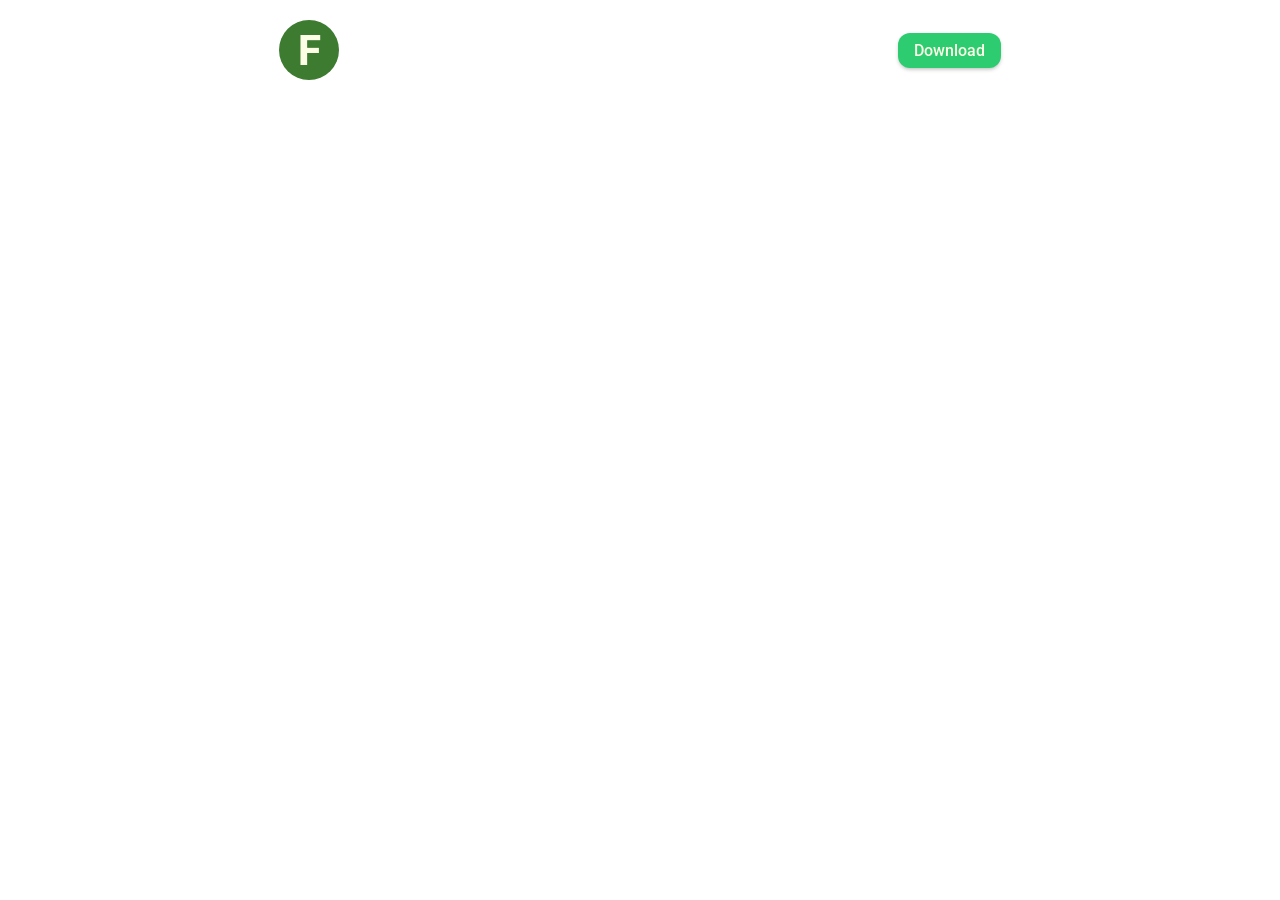
==== assets/index.html @ 06861a17 "início do projeto landing-page, adicionado header, nav, logo e button" ====
<!DOCTYPE html>
<html lang="pt-br">

<head>
  <meta charset="UTF-8">
  <meta name="viewport" content="width=device-width, initial-scale=1.0">
  <title>APP Saúde</title>
  <link rel="stylesheet" href="style.css">
  <link rel="preconnect" href="https://fonts.googleapis.com">
  <link rel="preconnect" href="https://fonts.gstatic.com" crossorigin>
  <link href="https://fonts.googleapis.com/css2?family=Roboto:ital,wght@0,100..900;1,100..900&display=swap" rel="stylesheet">
</head>

<body>
  <header>
    <nav>
      <div class="logo">
        <span>F</span>
      </div>

      <div class="btn-download">
        <a href="">Download</a>
      </div>
    </nav>
  </header>
</body>

</html>
---- assets/style.css ----
* {
  margin: 0;
  padding: 0;
  box-sizing: border-box;
}

:root {
  --background-color: #fcffe6;
  --color-button: #2ecc71;
  --color-logo: #3d7b30;

  --font-family: 'Roboto', Arial, sans-serif;
  --font-color: #fcffe6;
  --font-size-logo: 2.625rem;
  --font-weight-logo: 800;

  --font-size-btn: 1rem;
  --font-weight-btn: 500;
  --outline-btn: #6d9c5d;


  --border-radius: 12px
}

header nav {
  height: 100px;
  display: flex;
  justify-content: space-around;
  align-items: center;
}

.logo {
  height: 60px;
  width: 60px;
  background: var(--color-logo);
  border-radius: 50%;
  display: flex;
  justify-content: center;
  align-items: center;

  span {
    font-family: var(--font-family);
    font-size: var(--font-size-logo);
    font-weight: var(--font-weight-logo);

    color: var(--font-color);
  }
}

.btn-download a {
  display: block;
  background: var(--color-button);
  padding: .5rem 1rem;
  border: none;
  border-radius: var(--border-radius);
  outline: none;
  box-shadow: 0 2px 4px -1px rgba(0, 0, 0, 0.3);
  filter: brightness(1);
  transition: all 0.3s ease;

  text-decoration: none;
  font-family: var(--font-family);
  font-size: var(--font-size-btn);
  font-weight: 500;
  color: var(--font-color);
  
  &:hover {
    transform: translateY(-2px);
    box-shadow: 0 8px 12px -2px rgba(0, 0, 0, 0.5);
    filter: brightness(1.2);
  }

  &:active {
    transform: translateY(0);
    box-shadow: 0 2px 4px 0px rgba(0, 0, 0, 0.2);
    filter: brightness(1);
  }

  &:focus-visible {
    outline: 3px solid var(--outline-btn);
    outline-offset: 2px;
  }
}
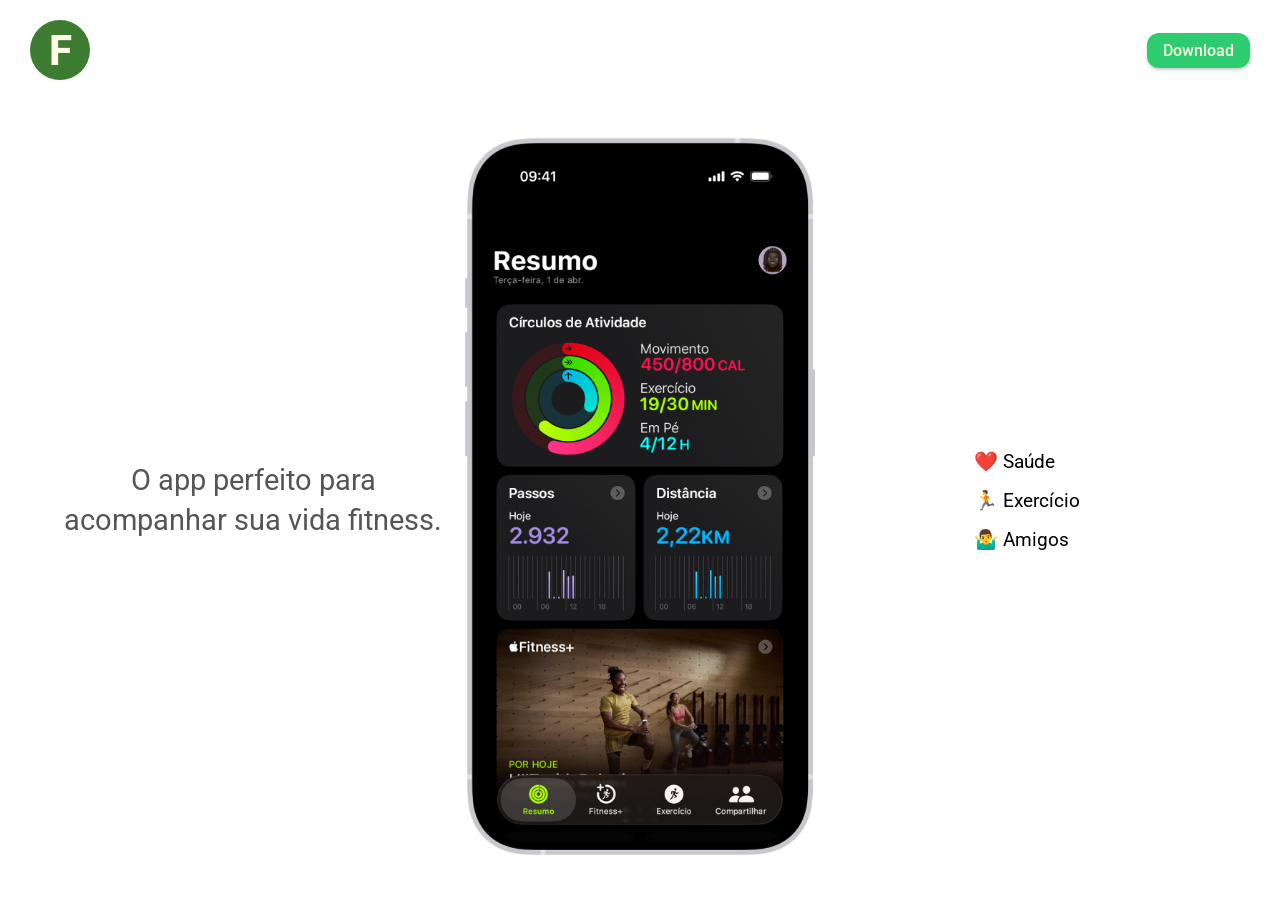
==== commit cefd5c4a: "hero atualizada" ====
--- a/assets/index.html
+++ b/assets/index.html
@@ -23,6 +23,24 @@
       </div>
     </nav>
   </header>
+
+  <main>
+    <section id="hero">
+      <div class="hero-left">
+        <h1>O app perfeito para acompanhar sua vida fitness.</h1>
+      </div>
+      <div class="hero-center">
+        <img src="../images/print_1.png" alt="Print do App">
+      </div>
+      <div class="hero-right">
+        <ul>
+          <li>❤️ Saúde</li>
+          <li>🏃 Exercício</li>
+          <li>🤷‍♂️ Amigos</li>
+        </ul>
+      </div>
+    </section>
+  </main>
 </body>
 
 </html>
--- a/assets/style.css
+++ b/assets/style.css
@@ -1,3 +1,11 @@
+/*
+.color1 { #3d7b30 };
+.color2 { #6d9c5d };
+.color3 { #9cbd8b };
+.color4 { #ccdeb8 };
+.color5 { #fcffe6 };
+*/
+
 * {
   margin: 0;
   padding: 0;
@@ -18,15 +26,25 @@
   --font-weight-btn: 500;
   --outline-btn: #6d9c5d;
 
+  --font-size-h1: 1.8rem;
+  --font-weight-h1: normal;
+  --font-color-h1: #555555;
+  --line-height-h1: 1.4;
+
 
   --border-radius: 12px
+}
+
+body {
+  font-family: var(--font-family);
 }
 
 header nav {
   height: 100px;
   display: flex;
-  justify-content: space-around;
+  justify-content: space-between;
   align-items: center;
+  padding: 0 30px;
 }
 
 .logo {
@@ -56,6 +74,7 @@
   outline: none;
   box-shadow: 0 2px 4px -1px rgba(0, 0, 0, 0.3);
   filter: brightness(1);
+  cursor: pointer;
   transition: all 0.3s ease;
 
   text-decoration: none;
@@ -63,7 +82,7 @@
   font-size: var(--font-size-btn);
   font-weight: 500;
   color: var(--font-color);
-  
+
   &:hover {
     transform: translateY(-2px);
     box-shadow: 0 8px 12px -2px rgba(0, 0, 0, 0.5);
@@ -80,4 +99,50 @@
     outline: 3px solid var(--outline-btn);
     outline-offset: 2px;
   }
-}+}
+
+
+#hero {
+  height: calc(100vh - 100px);
+  padding: 0 60px;
+  display: flex;
+  justify-content: center;
+  align-items: center;
+}
+
+.hero-left,
+.hero-center {
+  text-align: center;
+  flex: 1;
+}
+
+.hero-right {
+  flex: 1;
+
+  display: flex;
+  justify-content: center;
+  align-items: center;
+}
+
+.hero-left h1 {
+  font-size: var(--font-size-h1);
+  font-weight: var(--font-weight-h1);
+  color: var(--font-color-h1);
+  line-height: var(--line-height-h1);
+
+  max-width: 400px;
+}
+
+.hero-center img {
+  max-height: 80vh;
+}
+
+.hero-right ul {
+  list-style: none;
+  font-size: 1.2rem;
+  display: flex;
+  flex-direction: column;
+  gap: 1rem;
+}
+
+
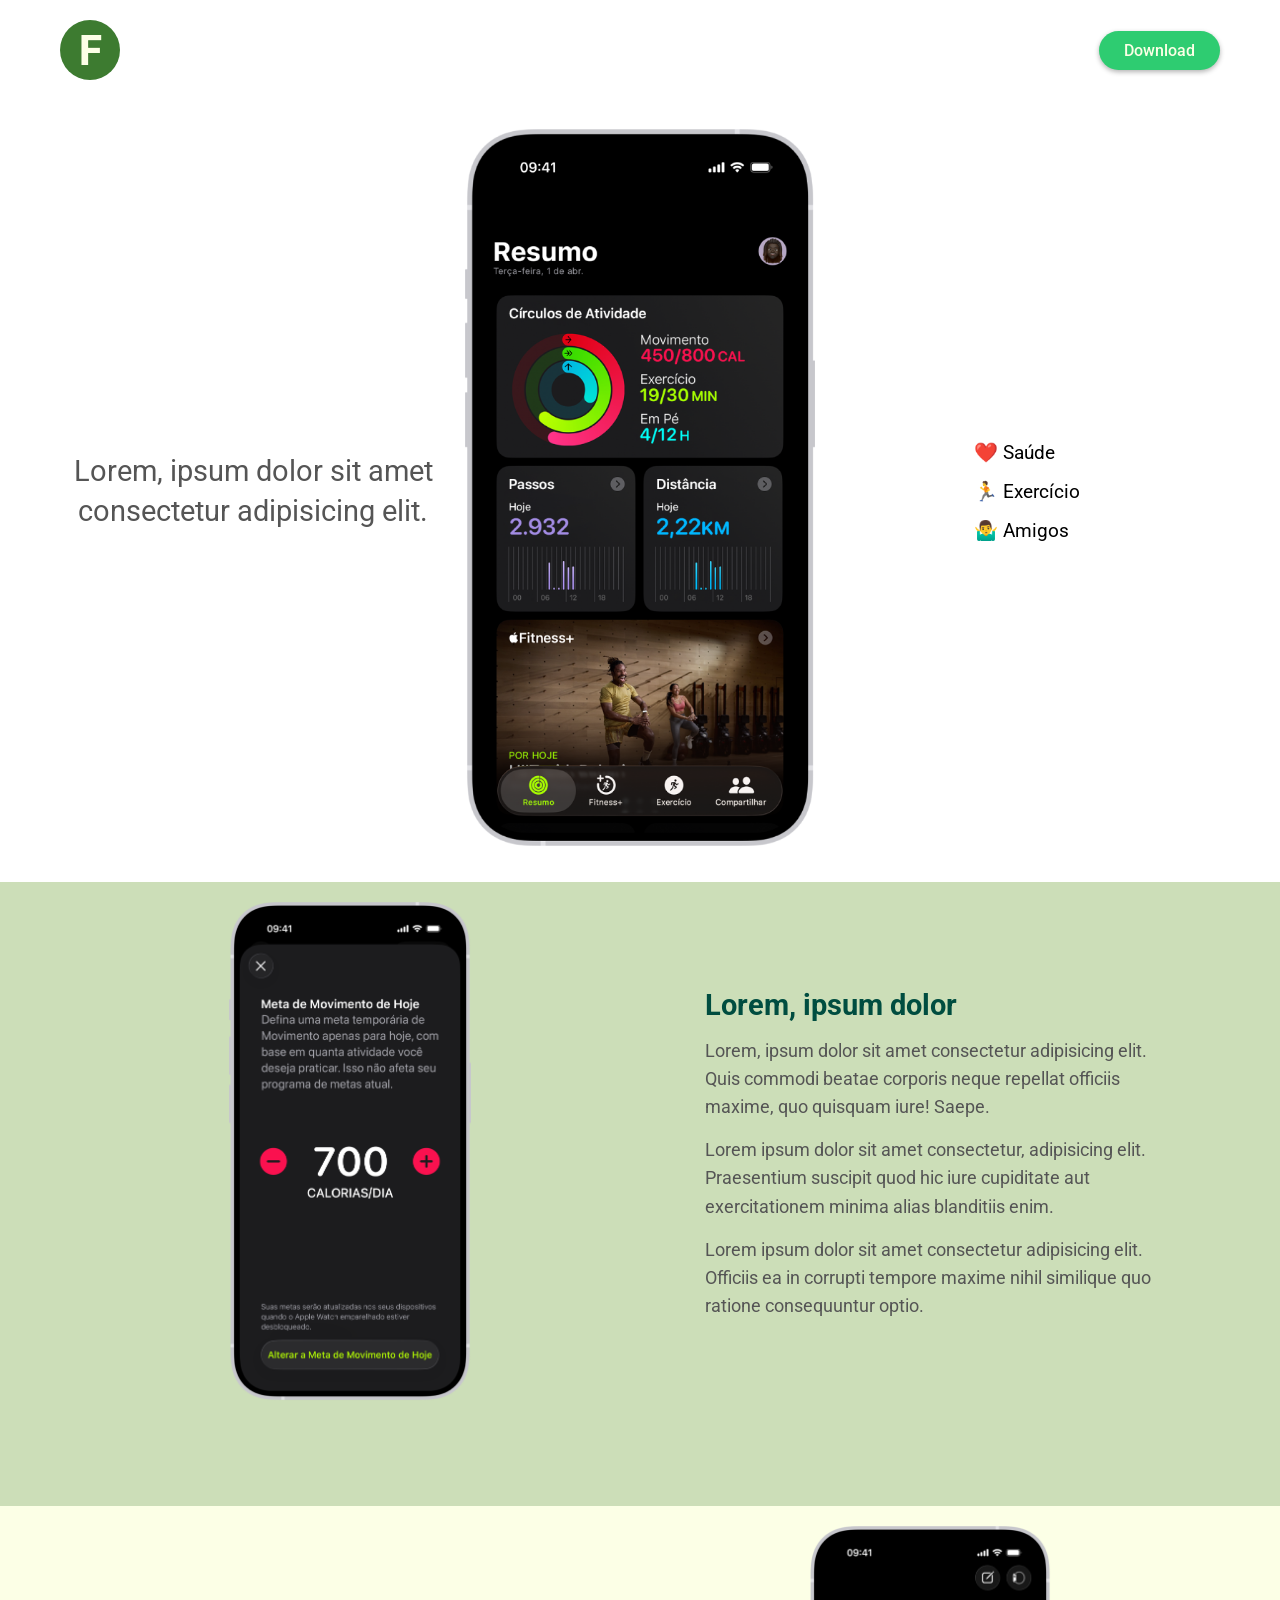
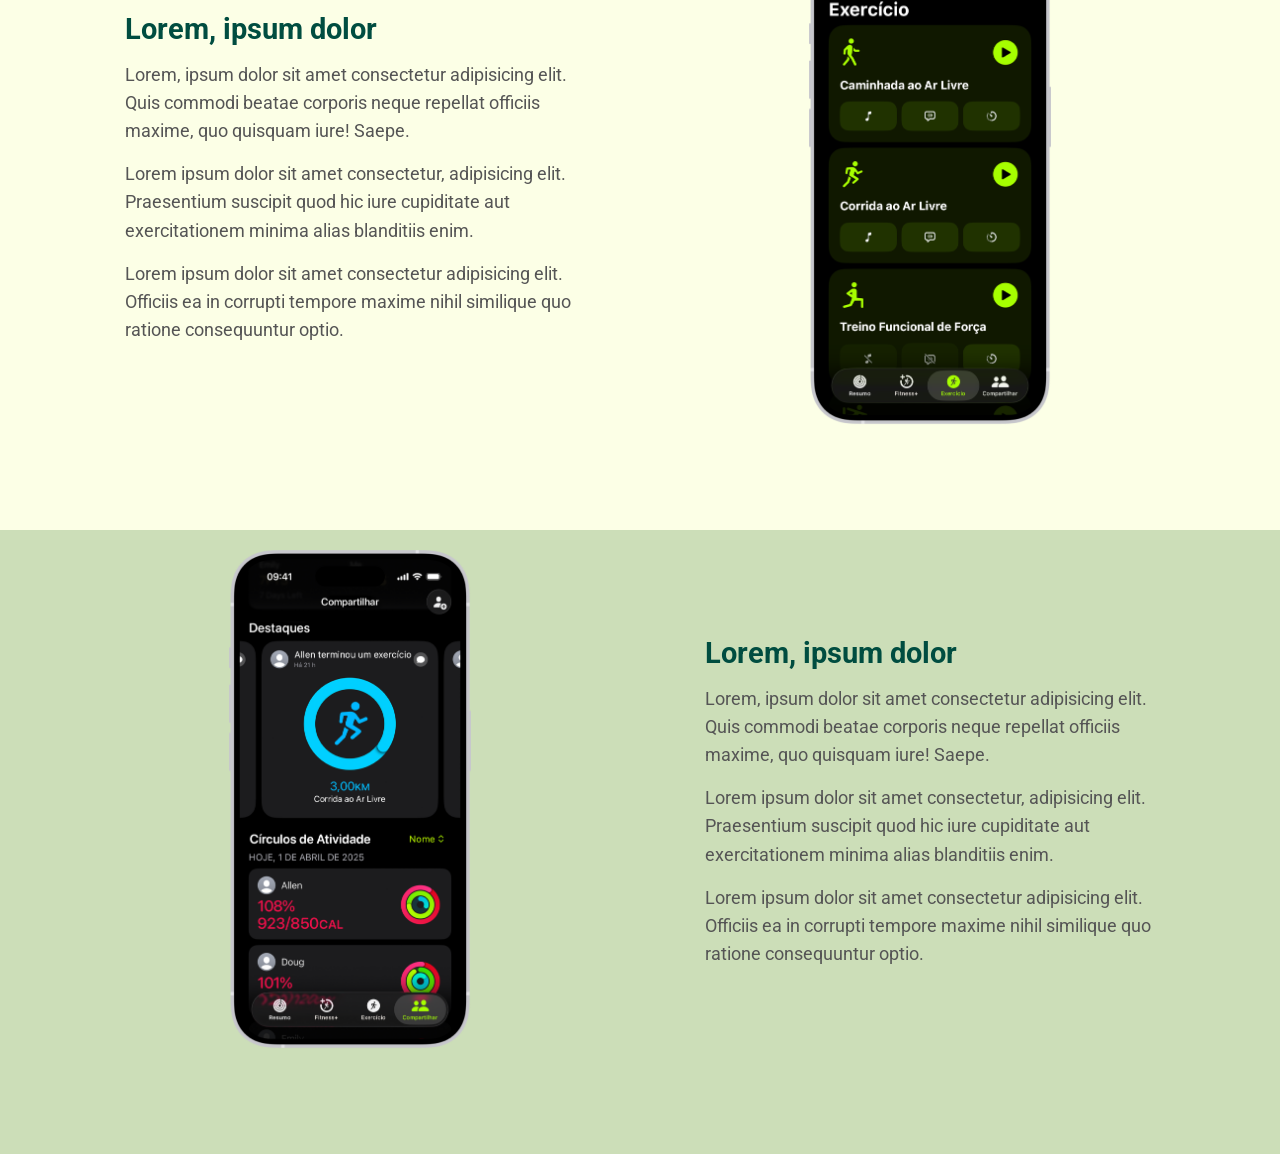
==== commit b4671711: "adicionado melhorias, seções, grid, etc" ====
--- a/assets/index.html
+++ b/assets/index.html
@@ -27,7 +27,7 @@
   <main>
     <section id="hero">
       <div class="hero-left">
-        <h1>O app perfeito para acompanhar sua vida fitness.</h1>
+        <h1>Lorem, ipsum dolor sit amet consectetur adipisicing elit.</h1>
       </div>
       <div class="hero-center">
         <img src="../images/print_1.png" alt="Print do App">
@@ -39,6 +39,49 @@
           <li>🤷‍♂️ Amigos</li>
         </ul>
       </div>
+      <div class="btn-download">
+        <a href="">Download</a>
+      </div>
+    </section>
+
+    <section id="feature">
+
+      <div class="feature-items" id="feature-items">
+        <div class="feature-image">
+          <img src="../images/print_2.png" alt="Contagem de calorias">
+        </div>
+        <div class="feature-text">
+          <h2>Lorem, ipsum dolor</h2>
+          <p>Lorem, ipsum dolor sit amet consectetur adipisicing elit. Quis commodi beatae corporis neque repellat officiis maxime, quo quisquam iure! Saepe.</p>
+          <p>Lorem ipsum dolor sit amet consectetur, adipisicing elit. Praesentium suscipit quod hic iure cupiditate aut exercitationem minima alias blanditiis enim.</p>
+          <p>Lorem ipsum dolor sit amet consectetur adipisicing elit. Officiis ea in corrupti tempore maxime nihil similique quo ratione consequuntur optio.</p>
+        </div>
+      </div>
+
+      <div class="feature-items feature-items-reverse">
+        <div class="feature-image">
+          <img src="../images/print_3.png" alt="Contagem de calorias">
+        </div>
+        <div class="feature-text">
+          <h2>Lorem, ipsum dolor</h2>
+          <p>Lorem, ipsum dolor sit amet consectetur adipisicing elit. Quis commodi beatae corporis neque repellat officiis maxime, quo quisquam iure! Saepe.</p>
+          <p>Lorem ipsum dolor sit amet consectetur, adipisicing elit. Praesentium suscipit quod hic iure cupiditate aut exercitationem minima alias blanditiis enim.</p>
+          <p>Lorem ipsum dolor sit amet consectetur adipisicing elit. Officiis ea in corrupti tempore maxime nihil similique quo ratione consequuntur optio.</p>
+        </div>
+      </div>
+
+      <div class="feature-items">
+        <div class="feature-image">
+          <img src="../images/print_4.png" alt="Contagem de calorias">
+        </div>
+        <div class="feature-text">
+          <h2>Lorem, ipsum dolor</h2>
+          <p>Lorem, ipsum dolor sit amet consectetur adipisicing elit. Quis commodi beatae corporis neque repellat officiis maxime, quo quisquam iure! Saepe.</p>
+          <p>Lorem ipsum dolor sit amet consectetur, adipisicing elit. Praesentium suscipit quod hic iure cupiditate aut exercitationem minima alias blanditiis enim.</p>
+          <p>Lorem ipsum dolor sit amet consectetur adipisicing elit. Officiis ea in corrupti tempore maxime nihil similique quo ratione consequuntur optio.</p>
+        </div>
+      </div>
+
     </section>
   </main>
 </body>
--- a/assets/style.css
+++ b/assets/style.css
@@ -14,11 +14,16 @@
 
 :root {
   --background-color: #fcffe6;
+
+  --font-family: 'Roboto', Arial, sans-serif;
+  --font-color: #555555;
+
+  --border-radius: 25px;
+
   --color-button: #2ecc71;
   --color-logo: #3d7b30;
 
-  --font-family: 'Roboto', Arial, sans-serif;
-  --font-color: #fcffe6;
+  --font-color-logo: #fcffe6;
   --font-size-logo: 2.625rem;
   --font-weight-logo: 800;
 
@@ -31,8 +36,8 @@
   --font-color-h1: #555555;
   --line-height-h1: 1.4;
 
-
-  --border-radius: 12px
+  --font-color-h2: #004d40;
+  --font-size-h2: 1.8rem;
 }
 
 body {
@@ -44,7 +49,7 @@
   display: flex;
   justify-content: space-between;
   align-items: center;
-  padding: 0 30px;
+  padding: 0 60px;
 }
 
 .logo {
@@ -61,18 +66,18 @@
     font-size: var(--font-size-logo);
     font-weight: var(--font-weight-logo);
 
-    color: var(--font-color);
+    color: var(--font-color-logo);
   }
 }
 
 .btn-download a {
   display: block;
   background: var(--color-button);
-  padding: .5rem 1rem;
+  padding: 0.625rem 1.5625rem;
   border: none;
   border-radius: var(--border-radius);
   outline: none;
-  box-shadow: 0 2px 4px -1px rgba(0, 0, 0, 0.3);
+  box-shadow: 0 2px 5px rgba(0, 0, 0, 0.3);
   filter: brightness(1);
   cursor: pointer;
   transition: all 0.3s ease;
@@ -81,7 +86,7 @@
   font-family: var(--font-family);
   font-size: var(--font-size-btn);
   font-weight: 500;
-  color: var(--font-color);
+  color: var(--font-color-logo);
 
   &:hover {
     transform: translateY(-2px);
@@ -91,7 +96,7 @@
 
   &:active {
     transform: translateY(0);
-    box-shadow: 0 2px 4px 0px rgba(0, 0, 0, 0.2);
+    box-shadow: 0 2px 5px rgba(0, 0, 0, 0.2);
     filter: brightness(1);
   }
 
@@ -103,11 +108,15 @@
 
 
 #hero {
-  height: calc(100vh - 100px);
+  height: calc(98vh - 100px);
   padding: 0 60px;
   display: flex;
   justify-content: center;
   align-items: center;
+
+  .btn-download {
+    display: none;
+  }
 }
 
 .hero-left,
@@ -145,4 +154,53 @@
   gap: 1rem;
 }
 
-
+#feature {
+  min-height: 100vh;
+  width: 100%;
+}
+
+.feature-items {
+  display: grid;
+  grid-template-columns: repeat(2, 1fr);
+  place-items: center;
+
+  width: 100%;
+  padding: 20px 60px 100px 60px;
+  background: #ccdeb8;
+  .feature-image img {
+    max-height: 500px;
+  }
+
+  .feature-text {
+    max-width: 450px;
+
+    display: flex;
+    flex-direction: column;
+    gap: 15px;
+  }
+
+  h2 {
+    color: var(--font-color-h2);
+    font-size: 1.8rem;
+  }
+
+  p {
+    line-height: 1.6;
+    font-size: 1.1rem;
+    color: var(--font-color);
+  }
+}
+
+.feature-items-reverse {
+  background: #fcffe6;
+
+  .feature-image {
+    grid-column: 2/3;
+  }
+
+  .feature-text {
+    grid-column: 1/2;
+    grid-row: 1/2;
+  }
+}
+
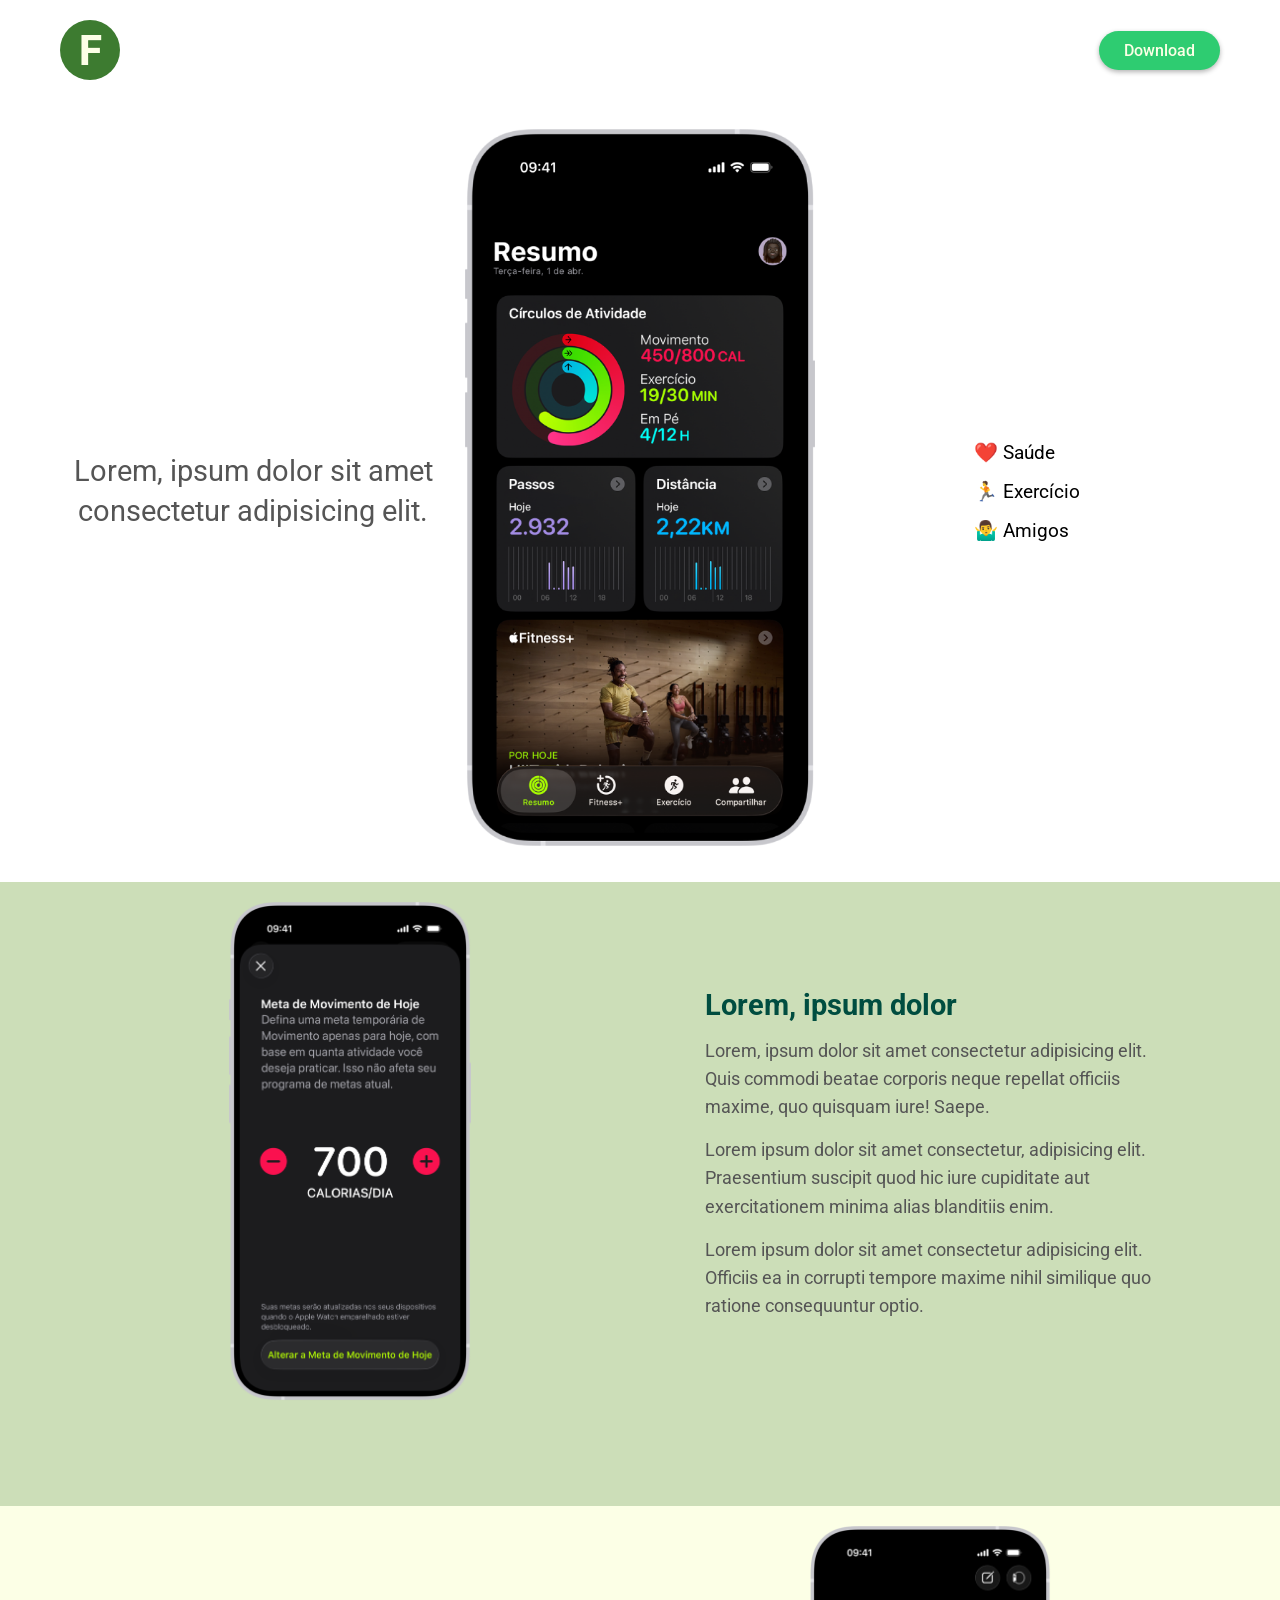
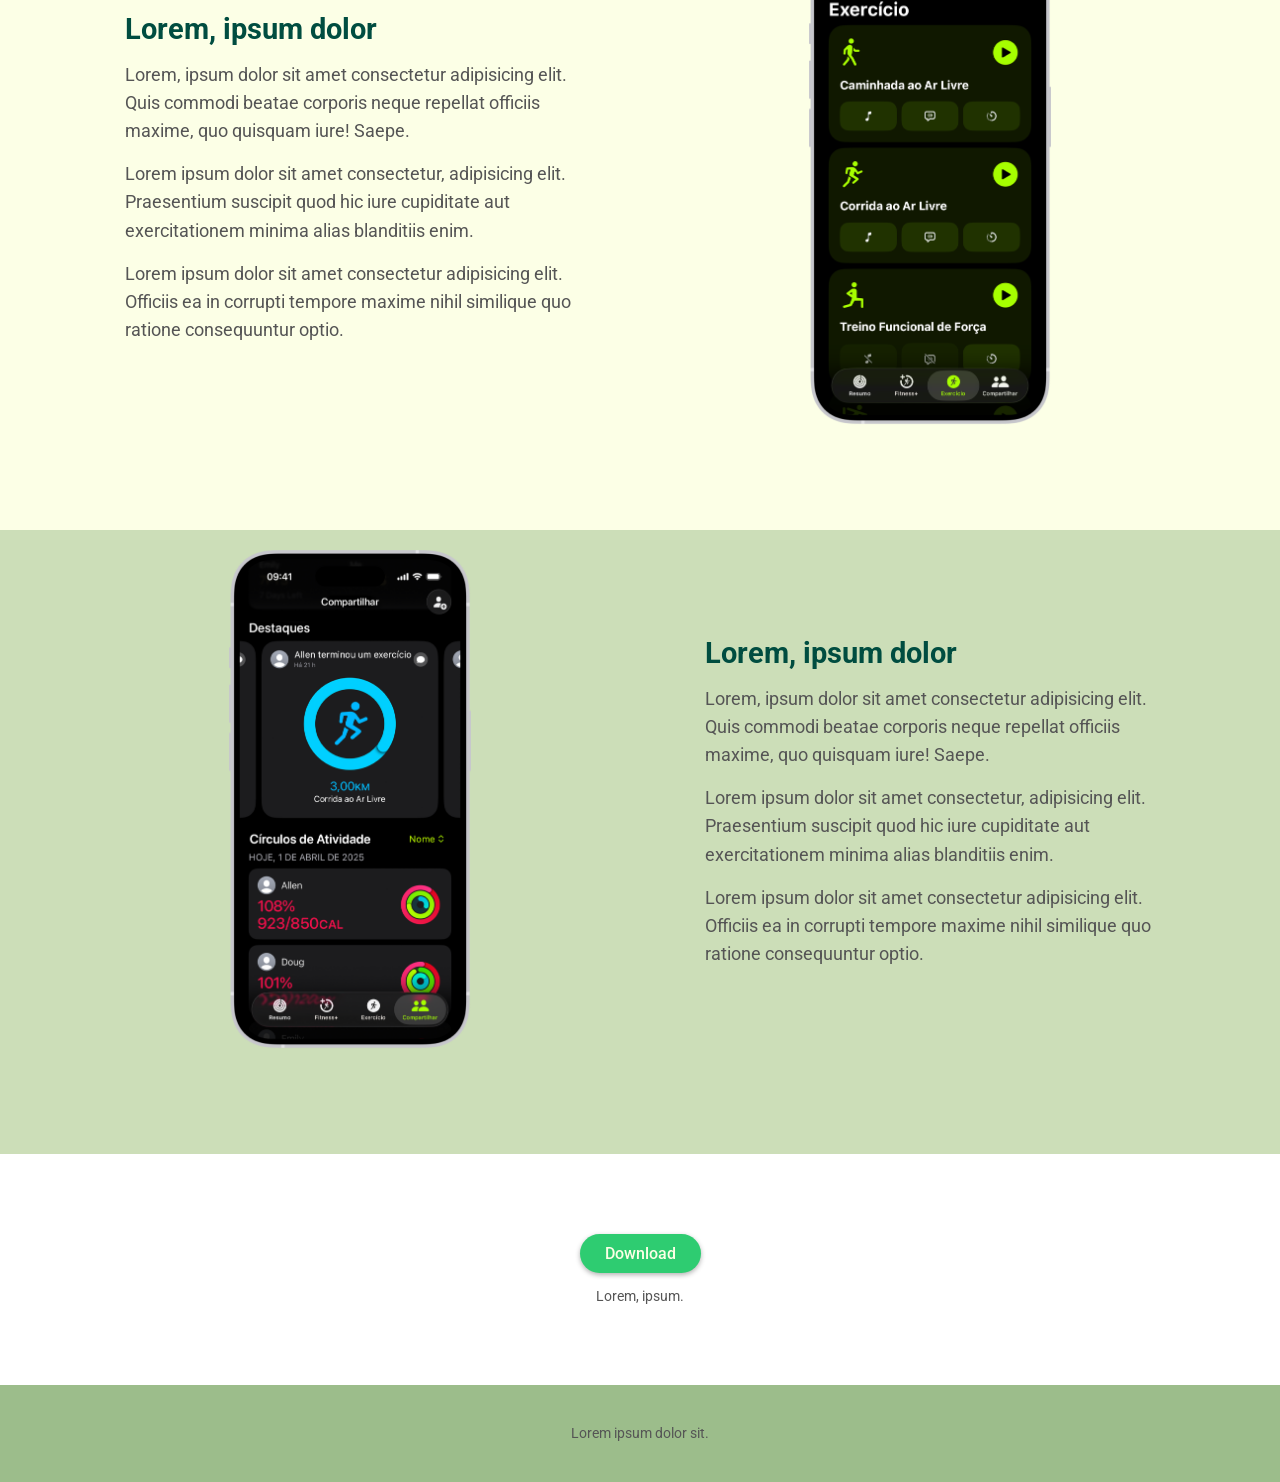
==== commit 244269b3: "seção cta e footer" ====
--- a/assets/index.html
+++ b/assets/index.html
@@ -60,7 +60,7 @@
 
       <div class="feature-items feature-items-reverse">
         <div class="feature-image">
-          <img src="../images/print_3.png" alt="Contagem de calorias">
+          <img src="../images/print_3.png" alt="Exercícios">
         </div>
         <div class="feature-text">
           <h2>Lorem, ipsum dolor</h2>
@@ -72,7 +72,7 @@
 
       <div class="feature-items">
         <div class="feature-image">
-          <img src="../images/print_4.png" alt="Contagem de calorias">
+          <img src="../images/print_4.png" alt="Destaques">
         </div>
         <div class="feature-text">
           <h2>Lorem, ipsum dolor</h2>
@@ -83,6 +83,17 @@
       </div>
 
     </section>
+
+    <section class="cta">
+      <div class="btn-download">
+        <a href="">Download</a>
+      </div>
+      <p>Lorem, ipsum.</p>
+    </section>
+
+    <footer>
+      <p>Lorem ipsum dolor sit.</p>
+    </footer>
   </main>
 </body>
 
--- a/assets/style.css
+++ b/assets/style.css
@@ -14,6 +14,8 @@
 
 :root {
   --background-color: #fcffe6;
+  --background-primary: #ccdeb8;
+  --background-second: #9cbd8b;
 
   --font-family: 'Roboto', Arial, sans-serif;
   --font-color: #555555;
@@ -166,7 +168,7 @@
 
   width: 100%;
   padding: 20px 60px 100px 60px;
-  background: #ccdeb8;
+  background: var(--background-primary);
   .feature-image img {
     max-height: 500px;
   }
@@ -192,15 +194,43 @@
 }
 
 .feature-items-reverse {
-  background: #fcffe6;
+  background: var(--background-color);
 
   .feature-image {
-    grid-column: 2/3;
+    order: 1;
   }
 
   .feature-text {
-    grid-column: 1/2;
-    grid-row: 1/2;
-  }
-}
-
+    order: 0;
+  }
+}
+
+.cta {
+  display: flex;
+  flex-direction: column;
+  justify-content: center;
+  align-items: center;
+
+  gap: 15px;
+
+  padding: 80px 60px;
+
+  p {
+    font-size: 0.9rem;
+    color: var(--font-color);
+  }
+}
+
+footer {
+  display: flex;
+  justify-content: center;
+  align-items: center;
+
+  padding: 40px 60px;
+  font-size: 0.9rem;
+  background: var(--background-second);
+  color: var(--font-color);
+}
+
+
+
